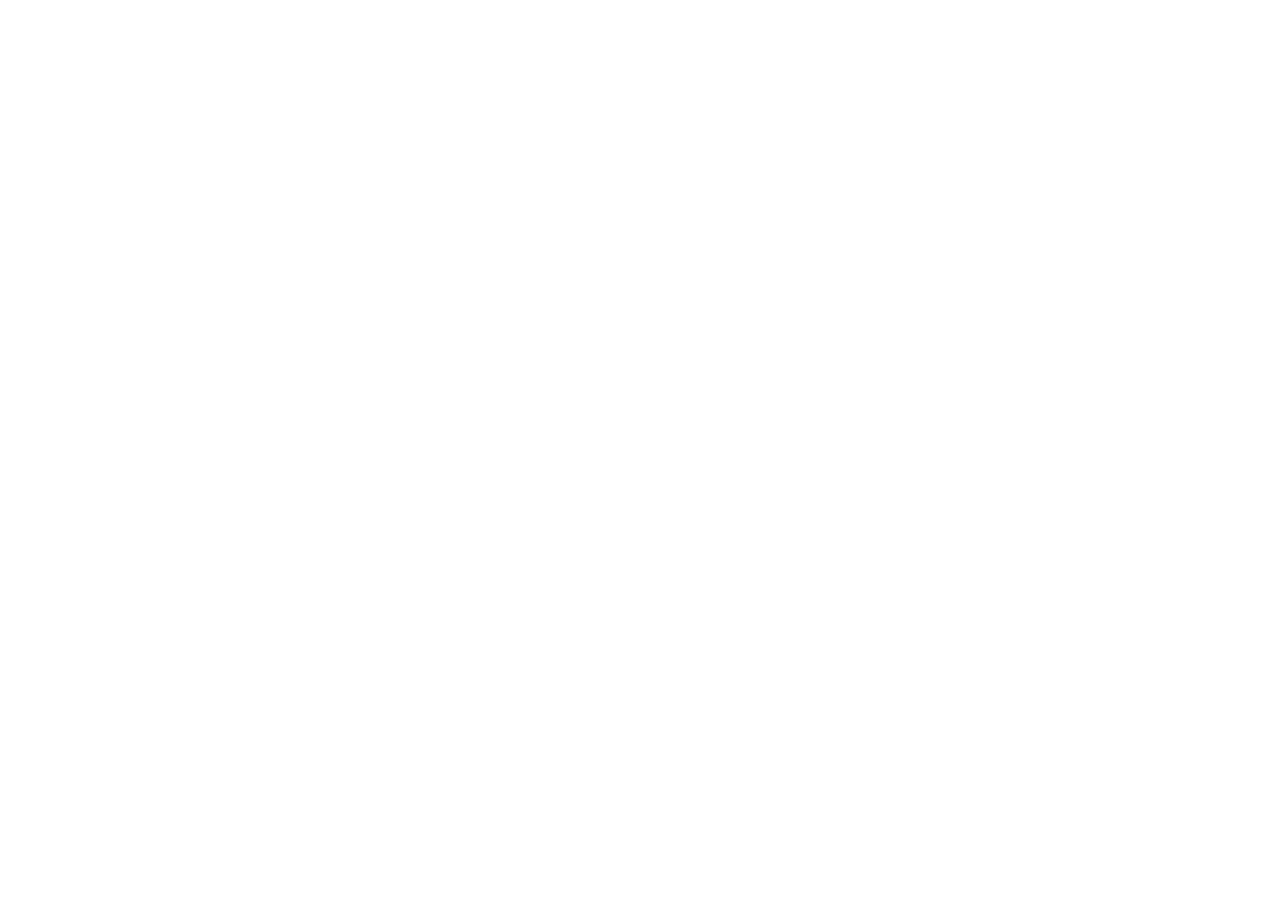
==== portfolio.html @ 61b5a11d "header" ====
<!DOCTYPE html>
<html lang="UK">

<head>
    <meta charset="UTF-8">
    <meta http-equiv="X-UA-Compatible" content="IE=edge">
    <meta name="viewport" content="width=device-width, initial-scale=1.0">
    <title>Веб Студія</title>
    <link rel="preconnect" href="https://fonts.googleapis.com" />
    <link rel="preconnect" href="https://fonts.gstatic.com" crossorigin />
    <link
        href="https://fonts.googleapis.com/css2?family=Raleway:wght@700&family=Roboto:wght@400;500;700;900&display=swap"
        rel="stylesheet" />
    <link rel="stylesheet" href="https://cdnjs.cloudflare.com/ajax/libs/modern-normalize/1.1.0/modern-normalize.min.css"
        integrity="sha512-wpPYUAdjBVSE4KJnH1VR1HeZfpl1ub8YT/NKx4PuQ5NmX2tKuGu6U/JRp5y+Y8XG2tV+wKQpNHVUX03MfMFn9Q=="
        crossorigin="anonymous" referrerpolicy="no-referrer" />
    <link rel="stylesheet" href="./css/main.min.css">
</head>
---- css/main.min.css ----
html{box-sizing:border-box}*,*::before,*::after{box-sizing:inherit}body{font-family:"Roboto",sans-serif;color:#757575}li{padding:0;margin:0;list-style-type:none}a{text-decoration:none}.container{max-width:1200px;padding:0 15px}.header,.navigation,.navigation__list,.studio-contacts{display:flex;align-items:center;justify-content:space-between}.header{min-height:80px;margin-left:auto;margin-right:auto;border-bottom:1px solid #ececec}.navigation__logo{margin-right:93px;font-family:"Raleway";font-weight:700;font-size:26px;line-height:1.19;letter-spacing:.03em;color:#000}.navigation__logo span{color:#2196f3}.navigation__item{font-weight:500;font-size:14px;line-height:1.14;letter-spacing:.02em;color:#212121}.navigation__link{color:#212121}.navigation__link--active{position:relative;color:#2196f3}.navigation__link--active::after{content:" ";position:absolute;left:0px;bottom:-32px;display:block;width:100%;height:4px;border-radius:2px;background-color:#2196f3}.navigation__item:not(:last-child){margin-right:50px}.studio-contacts__item{font-weight:500;font-size:14px;line-height:1.14;letter-spacing:.02em;color:#757575}.studio-contacts__item+.studio-contacts__item{margin-left:50px}.studio-contacts__link{text-decoration:none;color:#757575}.studio-contacts__icon{margin-right:10px;fill:currentColor}.mail{width:16px;height:12px}.tel{width:10px;height:16px}.navigation__link:hover,.navigation__link:focus,.studio-contacts__link:hover,.studio-contacts__link:focus{color:#2196f3}/*# sourceMappingURL=main.min.css.map */
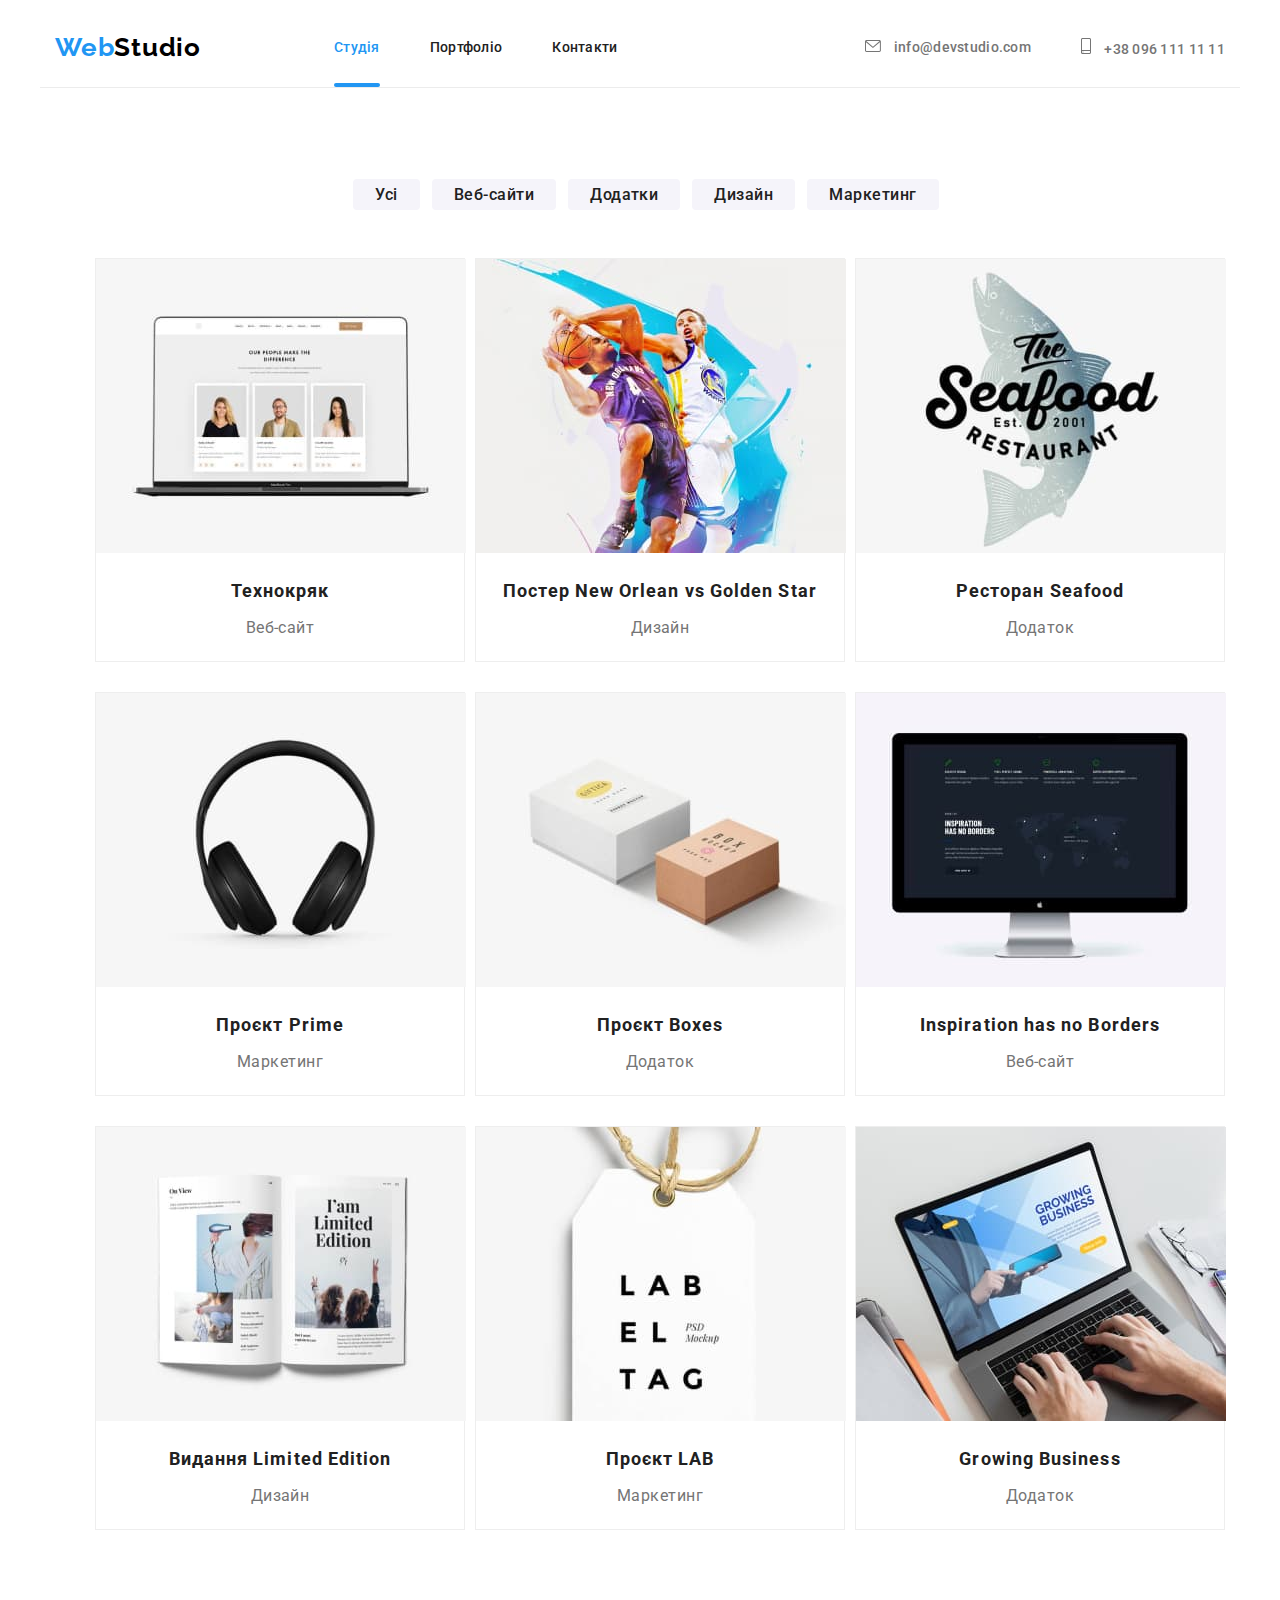
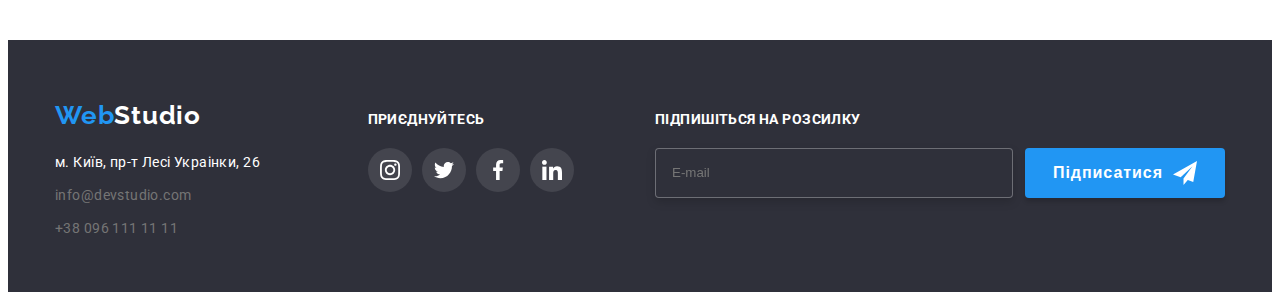
==== commit 46ace0d7: "scss module complited" ====
--- a/portfolio.html
+++ b/portfolio.html
@@ -15,4 +15,237 @@
         integrity="sha512-wpPYUAdjBVSE4KJnH1VR1HeZfpl1ub8YT/NKx4PuQ5NmX2tKuGu6U/JRp5y+Y8XG2tV+wKQpNHVUX03MfMFn9Q=="
         crossorigin="anonymous" referrerpolicy="no-referrer" />
     <link rel="stylesheet" href="./css/main.min.css">
-</head>+</head>
+
+<body>
+    
+    <!-- Шапка -->
+    
+    <header class="header container">
+        <nav class="navigation">
+            <a href="./index.html" class="logo logo--dark"><span>Web</span>Studio</a>
+            <ul class="navigation__list">
+                <li class="navigation__item"><a href="./index.html"
+                        class="navigation__link navigation__link--active">Студія</a></li>
+                <li class="navigation__item"><a href="./portfolio.html" class="navigation__link">Портфоліо</a></li>
+                <li class="navigation__item"><a href="./contacts.html" class="navigation__link">Контакти</a></li>
+            </ul>
+        </nav>
+    
+        <ul class="studio-contacts">
+            <li class="studio-contacts__item"><a href="mailto:info@devstudio.com" class="studio-contacts__link">
+                    <svg class="studio-contacts__icon mail">
+                        <use href="./imges/sprite.svg#envelope"></use>
+                    </svg>
+                    info@devstudio.com</a></li>
+            <li class="studio-contacts__item"><a href="telto:+380961111111" class="studio-contacts__link">
+                    <svg class="studio-contacts__icon tel">
+                        <use href="./imges/sprite.svg#smartphone"></use>
+                    </svg>
+                    +38 096 111 11 11
+                </a></li>
+        </ul>
+    </header>
+
+    <main>
+        <section class="portfolio container">
+            <h1 class="portfolio__tittle">Портфоліо</h1>
+            <ul class="portfolio__filter filter">
+                <li class="filter__item">
+                    <input id="all" class="filter__input" name="filter-item" type="radio" value="all">
+                    <label for="all" class="filter__btn">Усі</label>
+                </li>
+                <li class="filter__item">
+                    <input id="webs" class="filter__input" name="filter-item" type="radio" value="webs">
+                    <label for="webs" class="filter__btn">Веб-сайти</label>
+                </li>
+                <li class="filter__item">
+                    <input id="applications" class="filter__input" name="filter-item" type="radio" value="applications">
+                    <label for="applications" class="filter__btn">Додатки</label>
+                </li>
+                <li class="filter__item">
+                    <input id="design" class="filter__input" name="filter-item" type="radio" value="design">
+                    <label for="design" class="filter__btn">Дизайн</label>
+                </li>
+                <li class="filter__item">
+                    <input id="marketing" class="filter__input" name="filter-item" type="radio" value="marketing">
+                    <label for="marketing" class="filter__btn">Маркетинг</label>
+                </li>
+            </ul>
+
+            <ul class="portfolio__set">
+                <li class="portfolio__item project"> 
+                    <div class="hidden-thumb">
+                      <img class="project__img" src="./imges/technokryak.jpg" width="370"
+                       alt="Ноутбук з зображенням відкритої сторінки веб-сайту Технокряк">
+                      <p class="project__description">Ресурс пропонує комплексні пропозиції з різним рівнем функціоналу та сервісів. Все це
+                        дозволить відвідувачу отримати вичерпні відомості про компанію чи приватну особу.</p>
+                    </div>
+                    <h2 class="project__tittle">Технокряк</h2>
+                    <p class="project__class">Веб-сайт</p>
+                </li>
+                <li class="portfolio__item project">
+                    <div class="hidden-thumb">
+                        <img class="project__img" src="./imges/neworlean.jpg" width="370"
+                            alt="Постер New Orlean vs Golden Star">
+                        <p class="project__description">Ресурс пропонує комплексні пропозиції з різним рівнем функціоналу та сервісів.
+                            Все це
+                            дозволить відвідувачу отримати вичерпні відомості про компанію чи приватну особу.</p>
+                    </div>
+                    <h2 class="project__tittle">Постер New Orlean vs Golden Star</h2>
+                    <p class="project__class">Дизайн</p>
+                </li>
+                <li class="portfolio__item project">
+                    <div class="hidden-thumb">
+                        <img class="project__img" src="./imges/seafood.jpg" width="370" alt="Емблема ресторану Seafood">
+                        <p class="project__description">Ресурс пропонує комплексні пропозиції з різним рівнем функціоналу та сервісів.
+                            Все це
+                            дозволить відвідувачу отримати вичерпні відомості про компанію чи приватну особу.</p>
+                    </div>
+                    <h2 class="project__tittle">Ресторан Seafood</h2>
+                    <p class="project__class">Додаток</p>
+                </li>
+                <li class="portfolio__item project">
+                    <div class="hidden-thumb">
+                        <img class="project__img" src="./imges/prime.jpg" width="370" alt="Зображення з накладними навушниками">
+                        <p class="project__description">Ресурс пропонує комплексні пропозиції з різним рівнем функціоналу та сервісів.
+                            Все це
+                            дозволить відвідувачу отримати вичерпні відомості про компанію чи приватну особу.</p>
+                    </div>
+                    <h2 class="project__tittle">Проєкт Prime</h2>
+                    <p class="project__class">Маркетинг</p>
+                </li>
+                <li class="portfolio__item project">
+                    <div class="hidden-thumb">
+                        <img class="project__img" src="./imges/boxes.jpg" width="370" alt="Зображення з двома коробками">
+                        <p class="project__description">Ресурс пропонує комплексні пропозиції з різним рівнем функціоналу та сервісів.
+                            Все це
+                            дозволить відвідувачу отримати вичерпні відомості про компанію чи приватну особу.</p>
+                    </div>
+                    <h2 class="project__tittle">Проєкт Boxes</h2>
+                    <p class="project__class">Додаток</p>
+                </li>
+                <li class="portfolio__item project">
+                    <div class="hidden-thumb">
+                        <img class="project__img" src="./imges/inspiration.jpg" width="370" alt="Монітор із зображенням відкритої сторінки веб-сайту Inspiration has no Borders">
+                        <p class="project__description">Lorem ipsum dolor sit, amet consectetur adipisicing elit. Commodi hic tenetur necessitatibus earum rem sequi, accusamus, placeat totam harum magni repellat? Dignissimos officiis sit ab autem accusantium officia ipsa quasi?</p>
+                    </div>
+                    <h2 class="project__tittle">Inspiration has no Borders</h2>
+                    <p class="project__class">Веб-сайт</p>
+                </li>
+                <li class="portfolio__item project">
+                    <div class="hidden-thumb">
+                        <img class="project__img" src="./imges/limitededition.jpg" width="370"
+                            alt="Зображення розгорнутої книги">
+                        <p class="project__description">Lorem ipsum dolor sit, amet consectetur adipisicing elit. Commodi hic tenetur
+                            necessitatibus earum rem sequi, accusamus, placeat totam harum magni repellat? Dignissimos officiis sit ab
+                            autem accusantium officia ipsa quasi?</p>
+                    </div>
+                    <h2 class="project__tittle">Видання Limited Edition</h2>
+                    <p class="project__class">Дизайн</p>
+                </li>
+                <li class="portfolio__item project">
+                    <div class="hidden-thumb">
+                        <img class="project__img" src="./imges/lab.jpg" width="370" alt="Емблема LAB">
+                        <p class="project__description">Lorem ipsum dolor sit, amet consectetur adipisicing elit. Commodi hic tenetur
+                            necessitatibus earum rem sequi, accusamus, placeat totam harum magni repellat? Dignissimos officiis sit ab
+                            autem accusantium officia ipsa quasi?</p>
+                    </div>
+                    <h2 class="project__tittle">Проєкт LAB</h2>
+                    <p class="project__class">Маркетинг</p>
+                </li>
+                <li class="portfolio__item project">
+                    <div class="hidden-thumb">
+                        <img class="project__img" src="./imges/growingbusiness.jpg" width="370" alt="Ноутбук з зображенням відкритого додатку Growing Business">
+                        <p class="project__description">Lorem ipsum dolor sit, amet consectetur adipisicing elit. Commodi hic tenetur
+                            necessitatibus earum rem sequi, accusamus, placeat totam harum magni repellat? Dignissimos officiis sit ab
+                            autem accusantium officia ipsa quasi?</p>
+                    </div>
+                    <h2 class="project__tittle">Growing Business</h2>
+                    <p class="project__class">Додаток</p>
+                </li>
+
+            </ul>
+
+        </section>
+    </main>
+
+    <!-- Підвал -->
+    
+    <footer class="footer">
+        <div class="container footer-container">
+            <div class="contacts">
+                <a href="./index.html" class="logo logo--light"><span>Web</span>Studio</a>
+                <address>
+                    <ul class="contacts__set">
+                        <li class="contact__item">
+                            <a class="contact__link adress" href="https://goo.gl/maps/CPtrU1FHBa2aNyZL9" target="_blank"
+                                rel="noopener noreferrer nofollow">
+                                м. Київ, пр-т Лесі Украінки, 26
+                            </a>
+                        </li>
+                        <li class="contact__item">
+                            <a href="mailto:info@devstudio.com" class="contact__link">info@devstudio.com</a>
+                        </li>
+                        <li class="contact__item">
+                            <a href="telto:+380961111111" class="contact__link">+38 096 111 11 11</a>
+                        </li>
+                    </ul>
+                </address>
+            </div>
+    
+            <div class="invitation">
+                <h3 class="invitation__tittle footer-tittles">Приєднуйтесь</h3>
+                <ul class="messengers invitation__messengers">
+                    <li class="messengers__item">
+                        <a href="/" class="messengers__link invitation__link" aria-label="Інстаграм">
+                            <svg class="messengers__icon">
+                                <use xlink:href="./imges/sprite.svg#instagram" width="20" height="20"></use>
+                            </svg>
+                        </a>
+                    </li>
+                    <li class="messengers__item">
+                        <a href="/" class="messengers__link invitation__link" aria-label="Твітер">
+                            <svg class="messengers__icon">
+                                <use xlink:href="./imges/sprite.svg#twitter" width="20" height="20"></use>
+                            </svg>
+                        </a>
+                    </li>
+                    <li class="messengers__item">
+                        <a href="/" class="messengers__link invitation__link" aria-label="Фейсбук">
+                            <svg class="messengers__icon">
+                                <use xlink:href="./imges/sprite.svg#facebook" width="20" height="20"></use>
+                            </svg>
+                        </a>
+                    </li>
+                    <li class="messengers__item">
+                        <a href="/" class="messengers__link invitation__link" aria-label="Лінкедін">
+                            <svg class="messengers__icon">
+                                <use xlink:href="./imges/sprite.svg#linkedin" width="20" height="20"></use>
+                            </svg>
+                        </a>
+                    </li>
+                </ul>
+            </div>
+    
+            <div class="sighn-up">
+                <h3 class="sighn-up__tittle footer-tittles">Підпишіться на розсилку</h3>
+    
+                <div class="sighn-up__form">
+                    <label class="sighn-up__lable">
+                        <input class="sighn-up__input" type="email" placeholder="E-mail">
+                    </label>
+                    <button type="submit" class="sighn-up__button">
+                        Підписатися
+                        <svg class="sighn-up__icon">
+                            <use href="./imges/sprite.svg#paper-plane"></use>
+                        </svg>
+                    </button>
+                </div>
+    
+            </div>
+    
+        </div>
+    </footer>
+
+</body>--- a/css/main.min.css
+++ b/css/main.min.css
@@ -1 +1 @@
-html{box-sizing:border-box}*,*::before,*::after{box-sizing:inherit}body{font-family:"Roboto",sans-serif;color:#757575}li{padding:0;margin:0;list-style-type:none}a{text-decoration:none}.container{max-width:1200px;padding:0 15px}.header,.navigation,.navigation__list,.studio-contacts{display:flex;align-items:center;justify-content:space-between}.header{min-height:80px;margin-left:auto;margin-right:auto;border-bottom:1px solid #ececec}.navigation__logo{margin-right:93px;font-family:"Raleway";font-weight:700;font-size:26px;line-height:1.19;letter-spacing:.03em;color:#000}.navigation__logo span{color:#2196f3}.navigation__item{font-weight:500;font-size:14px;line-height:1.14;letter-spacing:.02em;color:#212121}.navigation__link{color:#212121}.navigation__link--active{position:relative;color:#2196f3}.navigation__link--active::after{content:" ";position:absolute;left:0px;bottom:-32px;display:block;width:100%;height:4px;border-radius:2px;background-color:#2196f3}.navigation__item:not(:last-child){margin-right:50px}.studio-contacts__item{font-weight:500;font-size:14px;line-height:1.14;letter-spacing:.02em;color:#757575}.studio-contacts__item+.studio-contacts__item{margin-left:50px}.studio-contacts__link{text-decoration:none;color:#757575}.studio-contacts__icon{margin-right:10px;fill:currentColor}.mail{width:16px;height:12px}.tel{width:10px;height:16px}.navigation__link:hover,.navigation__link:focus,.studio-contacts__link:hover,.studio-contacts__link:focus{color:#2196f3}/*# sourceMappingURL=main.min.css.map */+html{box-sizing:border-box}*,*::before,*::after{box-sizing:inherit}body{font-family:"Roboto",sans-serif;color:#757575}li{padding:0;margin:0;list-style-type:none}a{text-decoration:none}.container{max-width:1200px;padding:0 15px;margin-left:auto;margin-right:auto;text-align:center}.header,.navigation,.navigation__list,.studio-contacts{display:flex;align-items:center;justify-content:space-between}.header{min-height:80px;margin-left:auto;margin-right:auto;border-bottom:1px solid #ececec}.logo{margin-right:93px;font-family:"Raleway";font-weight:700;font-size:26px;line-height:1.19;letter-spacing:.03em}.logo--dark{color:#000}.logo--light{color:#fff}.logo span{color:#2196f3}.navigation__item{font-weight:500;font-size:14px;line-height:1.14;letter-spacing:.02em;color:#212121}.navigation__item:not(:last-child){margin-right:50px}.navigation__link{color:#212121}.navigation__link--active{position:relative;color:#2196f3}.navigation__link--active::after{content:" ";position:absolute;left:0px;bottom:-32px;display:block;width:100%;height:4px;border-radius:2px;background-color:#2196f3}.navigation__link:hover,.navigation__link:focus{color:#2196f3}.studio-contacts__item{font-weight:500;font-size:14px;line-height:1.14;letter-spacing:.02em;color:#757575}.studio-contacts__item+.studio-contacts__item{margin-left:50px}.studio-contacts__link{text-decoration:none;color:#757575}.studio-contacts__link:hover,.studio-contacts__link:focus{color:#2196f3}.studio-contacts__icon{margin-right:10px;fill:currentColor}.mail{width:16px;height:12px}.tel{width:10px;height:16px}.hero{height:600px;max-width:1600px;margin-left:auto;margin-right:auto;padding:200px 452px;background-image:linear-gradient(to right, rgba(47, 48, 58, 0.4), rgba(47, 48, 58, 0.4)),url(../imges/hero_overlay.jpg);background-repeat:no-repeat;background-position:center;background-size:cover}.hero__tittle{margin-top:0;margin-bottom:0;font-weight:900;font-size:44px;line-height:1.36;letter-spacing:.06em;text-transform:uppercase;color:#fff}.hero__oderring-button{min-width:215px;align-items:center;margin-top:30px;padding:10px 30px;font-weight:700;font-size:16px;line-height:1.88;letter-spacing:.06em;color:#fff;background-color:#2196f3;box-shadow:0px 4px 4px rgba(0,0,0,.15);border-radius:4px;border:0px;cursor:pointer}.hero__oderring-button:hover,.hero__oderring-button:focus{background-color:#188ce8;filter:drop-shadow(0px 4px 4px rgba(0, 0, 0, 0.25))}.features__list{display:inline-flex;justify-content:space-between;padding-left:0}.features__tittle{color:#212121;margin:0;font-weight:700;font-size:14px;line-height:1.4;letter-spacing:.03em;text-transform:uppercase}.features__content{margin-top:10px;margin-bottom:0;font-size:14px;line-height:1.71;letter-spacing:.03em;text-align:left}.features__item{width:270px}.features__item:not(:last-child){margin-right:30px}.features__item::before{content:"";display:block;height:120px;width:270px;margin-bottom:30px;margin-top:94px}.attantion::before{background-image:url(../imges/attantion.png)}.punctuality::before{background-image:url(../imges/punctuality.png)}.planning::before{background-image:url(../imges/planning.png)}.technologies::before{background-image:url(../imges/technologies.png)}.working{padding:94px 0}.working__tittle{margin:0;margin-bottom:50px;font-size:36px;line-height:1.17;text-align:center;letter-spacing:.03em;color:#212121}.working__list{padding-left:0;display:inline-flex;justify-content:space-between}.working__thumb{position:relative;min-width:370px;height:294px}.working__thumb:not(:last-child){margin-right:30px}.working__img{display:block;width:100%;height:100%;object-position:center;object-fit:cover}.working__description{position:absolute;left:0;bottom:0;margin:0;padding-top:27px;width:100%;height:70px;text-align:center;text-transform:uppercase;color:#fff;background:rgba(47,48,58,.8)}.team{padding-top:94px;padding-bottom:94px;background-color:#f5f4fa}.team__tittle{margin:0;margin-bottom:50px;font-size:36px;line-height:1.17;text-align:center;letter-spacing:.03em;color:#212121}.team__set{display:flex;margin:0;padding:0;justify-content:space-between}.team__thumb{height:428px;width:270px;box-shadow:0px 4px 4px rgba(0,0,0,.25)}.team-img-thumb{width:100%;height:270px}.team__img{display:block;object-fit:cover;object-position:center}.team__name{margin-top:30px;font-weight:500;font-size:16px;line-height:1.19;text-align:center;letter-spacing:.03em;color:#212121}.team__position{margin-top:10px;font-weight:400;font-size:16px;line-height:1.19;text-align:center;letter-spacing:.03em}.messengers{display:flex;padding:0 32px;width:100%;justify-content:space-between}.messengers__item{width:44px;height:44px}.messengers__link{display:flex;width:44px;height:44px;border-radius:50%;justify-content:center;align-items:center;color:#757575;fill:currentColor}.messengers__link:hover{background-color:#2196f3;fill:#fff}.messengers__icon{width:20px;height:20px}.clients__tittle{margin-top:94px;margin-bottom:50px;font-size:36px;line-height:1.17;text-align:center;letter-spacing:.03em;color:#212121}.cliects__list{display:flex;padding:0;margin-bottom:94px;justify-content:space-between}.clients__item{list-style-type:none;display:flex;width:170px;height:92px;align-items:center;justify-content:center;border:1px solid #afb1b8;border-radius:4px}.clients__item:hover{border:1px solid #2196f3}.clients__logo{width:106px;height:60px;fill:currentColor}.clients__item:hover .clients__logo{fill:#2196f3}.footer{min-height:252px;background-color:#2f303a}.footer-container{display:flex;padding-top:60px;padding-bottom:60px;justify-content:space-between}.contacts{width:231px;height:132px}.contacts__set{margin-top:20px;list-style-type:none;padding:0;text-align:left}.contact__link{text-decoration:none;font-size:14px;line-height:1.71;font-style:normal;letter-spacing:.03em;color:#757575}.contact__item:not(:last-child){margin-bottom:9px}.adress{color:#fff}.invitation{margin-top:12px;width:206px;height:80px;text-align:left}.invitation__messengers{margin-top:20px;padding:0}.invitation__link{color:#fff;background-color:rgba(255,255,255,.1)}.invitation__link:hover{background-color:#2196f3;fill:#fff}.footer-tittles{margin:0;font-weight:700;font-size:14px;line-height:1.14;letter-spacing:.03em;text-transform:uppercase;color:#fff}.sighn-up{margin-top:12px;width:570px;height:86px;text-align:left}.sighn-up__form{margin-top:20px;display:flex;justify-content:space-between}.sighn-up__input{width:358px;height:50px;padding:15px 16px;color:#fff;background-color:#2f303a;border:1px solid rgba(255,255,255,.3);filter:drop-shadow(0px 4px 4px rgba(0, 0, 0, 0.15));border-radius:4px}.sighn-up__button{padding:10px 28px;font-weight:700;font-size:16px;line-height:1,88;display:flex;align-items:center;text-align:center;letter-spacing:.06em;color:#fff;background-color:#2196f3;box-shadow:0px 4px 4px rgba(0,0,0,.15);border-radius:4px;border:0px;cursor:pointer}.sighn-up__button:hover,.sighn-up__button:focus{background-color:#188ce8;filter:drop-shadow(0px 4px 4px rgba(0, 0, 0, 0.25))}.sighn-up__icon{margin-left:10px;width:24px;height:24px}.backdrop{position:fixed;top:0;left:0;width:100%;height:100%;background-color:rgba(0,0,0,.2)}.modal{position:absolute;top:50%;left:50%;transform:translate(-50%, -50%);width:528px;height:581px;padding:40px;background-color:#f5f4fa;box-shadow:0px 1px 3px rgba(0,0,0,.12),0px 1px 1px rgba(0,0,0,.14),0px 2px 1px rgba(0,0,0,.2);border-radius:4px}.modal__btn-close{position:absolute;top:8px;right:8px;width:30px;height:30px;border:1px solid rgba(0,0,0,.1);border-radius:50%}.modal__close{width:11px;height:11px}.modal__close:hover,.modal__close:focus{fill:#2196f3}.is-hidden{opacity:0;pointer-events:none;visibility:hidden}.modal__tittle{margin:0;font-weight:700;font-size:20px;line-height:1.15;text-align:center;letter-spacing:.03em;color:#212121}.modal__form{margin-top:12px}.modal__set{display:block;padding:0;margin:0}.modal__label{position:relative;display:inline-block;width:100%;height:58px;font-weight:400;font-size:12px;line-height:1.17;letter-spacing:.01em}.modal__label:not(:last-child){margin-bottom:10px}.modal__input{margin-top:4px;margin-bottom:10px;padding:11px 11px 11px 42px;width:100%;height:40px;border:1px solid rgba(33,33,33,.2);border-radius:4px;background-color:#f5f4fa}.modal__input:focus,.modal__input:hover{outline:none;border:1px solid #2196f3}.modal__coment{font-weight:400;font-size:12px;line-height:1.17;letter-spacing:.01em;margin-top:0;margin-bottom:4px}.order-coment{padding-left:12px;height:120px;resize:none}.order-coment::placeholder{color:rgba(117,117,117,.5)}.modal__icon{position:absolute;left:12px;bottom:11px;width:18px;height:18px}.modal__input:hover+.modal__icon,.modal__input:focus+.modal__icon{fill:#2196f3}.policy{display:block;position:relative;align-items:center;padding-left:23px;margin-top:20px}.policy__check{display:inline-block;position:absolute;top:50%;left:0;transform:translateY(-50%);width:16px;height:15px;border:2px solid #2a2a2a;border-radius:2px}.policy__checkbox{appearance:none}.policy__checkbox:checked+.policy__check{background-color:#2196f3;background-image:url(/imges/check.svg);border:none;background-repeat:no-repeat;background-position:center}.policy__link{color:#2196f3;text-decoration:underline}.modal__submit{display:block;margin-top:30px;margin-left:auto;margin-right:auto;justify-content:center;width:200px;height:50px;background-color:#2196f3;color:#fff;box-shadow:0px 4px 4px rgba(0,0,0,.15);border-radius:4px;border:0px;font-weight:700;font-size:16px;line-height:1.88;letter-spacing:.06em;cursor:pointer}.modal__submit:hover,.modal__submit:focus{background-color:#188ce8;filter:drop-shadow(0px 4px 4px rgba(0, 0, 0, 0.25))}.portfolio{padding-top:94px;padding-bottom:94px}.portfolio__tittle{display:none}.filter{display:flex;justify-content:center;padding-left:0;margin:0;margin-bottom:50px}.filter__input{appearance:none}.filter__btn{padding:6px 22px;min-width:73px;font-weight:500;font-size:16px;line-height:1.62;letter-spacing:.03em;color:#212121;background-color:#f5f4fa;border-radius:4px;cursor:pointer}.filter__btn:not(:last-child){margin-right:8px}.filter__btn:hover,.filter__btn:focus{background-color:#2196f3;color:#fff}.filter__input:checked+.filter__btn{color:#fff;background-color:#2196f3}.portfolio__set{margin-left:0;display:flex;flex-wrap:wrap;justify-content:space-between}.portfolio__item{width:370px;height:404px;margin-bottom:30px;background:#fff;border:1px solid #eee}.portfolio__item:nth-last-child(-n+3){margin-bottom:0px}.portfolio__item:hover,.portfolio__item:focus{background:#fff;border:1px solid #eee;box-shadow:0px 1px 1px rgba(0,0,0,.12),0px 4px 4px rgba(0,0,0,.06),1px 4px 6px rgba(0,0,0,.16)}.hidden-thumb{position:relative;height:294px;width:370px;overflow:hidden}.project__img{display:block}.project__tittle{margin-top:20px;margin-bottom:0;font-weight:700;font-size:18px;line-height:2;letter-spacing:.06em;color:#212121}.project__class{margin-top:4px;margin-bottom:0;font-weight:400;font-size:16px;line-height:1.88;letter-spacing:.03em}.project__description{position:absolute;top:294px;left:0;width:370px;height:294px;padding:63px 24px;margin:0;font-weight:400;font-size:18px;line-height:1.56;letter-spacing:.03em;color:#fff;background-color:rgba(33,150,243,.9);transition:transform 250ms cubic-bezier(0.4, 0, 0.2, 1)}.project:hover .project__description{transform:translateY(-294px)}/*# sourceMappingURL=main.min.css.map */